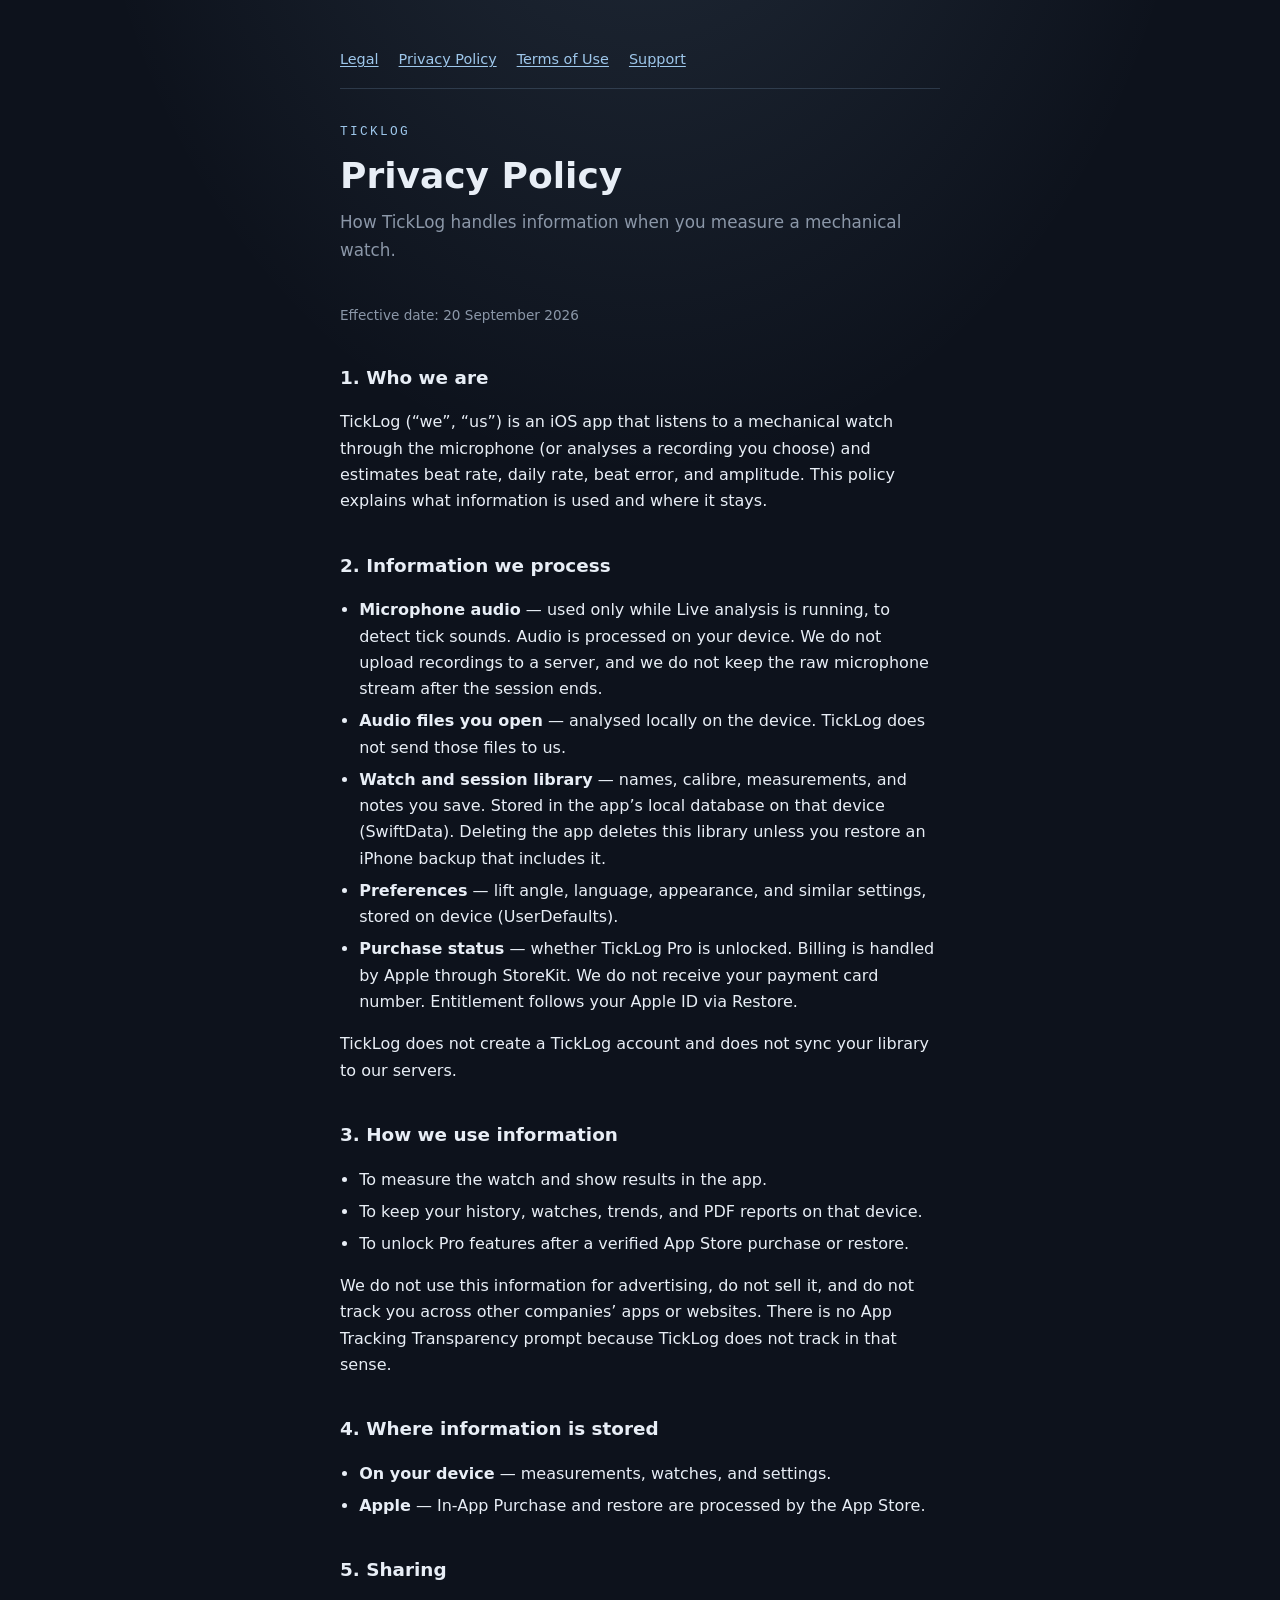
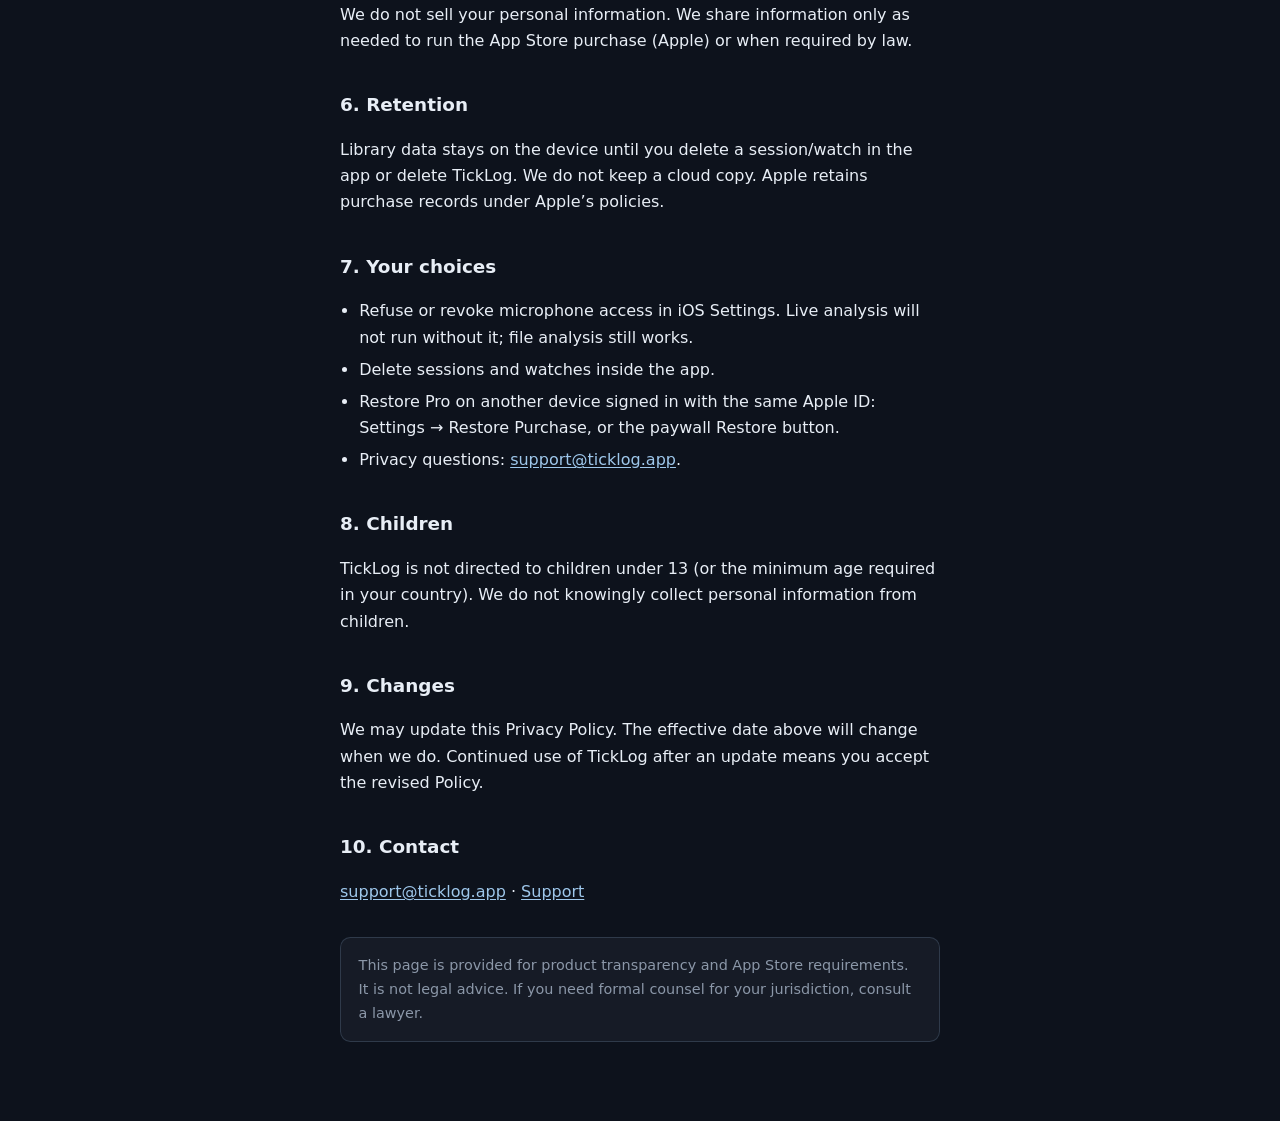
==== privacy.html @ 51244b86 "Add TickLog Privacy Policy, Terms of Use, and Support pages. Static GitHub Pages site matching the n" ====
<!DOCTYPE html>
<html lang="en">
<head>
  <meta charset="utf-8" />
  <meta name="viewport" content="width=device-width, initial-scale=1" />
  <title>Privacy Policy — TickLog</title>
  <link rel="stylesheet" href="styles.css" />
</head>
<body>
  <main class="page">
    <nav class="nav" aria-label="Legal">
      <a href="index.html">Legal</a>
      <a href="privacy.html">Privacy Policy</a>
      <a href="terms.html">Terms of Use</a>
      <a href="support.html">Support</a>
    </nav>

    <p class="brand">TickLog</p>
    <h1>Privacy Policy</h1>
    <p class="lede">How TickLog handles information when you measure a mechanical watch.</p>
    <p class="meta">Effective date: 20 September 2026</p>

    <h2>1. Who we are</h2>
    <p>
      TickLog (“we”, “us”) is an iOS app that listens to a mechanical watch through the
      microphone (or analyses a recording you choose) and estimates beat rate, daily rate,
      beat error, and amplitude. This policy explains what information is used and where it
      stays.
    </p>

    <h2>2. Information we process</h2>
    <ul>
      <li><strong>Microphone audio</strong> — used only while Live analysis is running, to detect tick sounds. Audio is processed on your device. We do not upload recordings to a server, and we do not keep the raw microphone stream after the session ends.</li>
      <li><strong>Audio files you open</strong> — analysed locally on the device. TickLog does not send those files to us.</li>
      <li><strong>Watch and session library</strong> — names, calibre, measurements, and notes you save. Stored in the app’s local database on that device (SwiftData). Deleting the app deletes this library unless you restore an iPhone backup that includes it.</li>
      <li><strong>Preferences</strong> — lift angle, language, appearance, and similar settings, stored on device (UserDefaults).</li>
      <li><strong>Purchase status</strong> — whether TickLog Pro is unlocked. Billing is handled by Apple through StoreKit. We do not receive your payment card number. Entitlement follows your Apple ID via Restore.</li>
    </ul>
    <p>TickLog does not create a TickLog account and does not sync your library to our servers.</p>

    <h2>3. How we use information</h2>
    <ul>
      <li>To measure the watch and show results in the app.</li>
      <li>To keep your history, watches, trends, and PDF reports on that device.</li>
      <li>To unlock Pro features after a verified App Store purchase or restore.</li>
    </ul>
    <p>
      We do not use this information for advertising, do not sell it, and do not track you
      across other companies’ apps or websites. There is no App Tracking Transparency prompt
      because TickLog does not track in that sense.
    </p>

    <h2>4. Where information is stored</h2>
    <ul>
      <li><strong>On your device</strong> — measurements, watches, and settings.</li>
      <li><strong>Apple</strong> — In-App Purchase and restore are processed by the App Store.</li>
    </ul>

    <h2>5. Sharing</h2>
    <p>
      We do not sell your personal information. We share information only as needed to run
      the App Store purchase (Apple) or when required by law.
    </p>

    <h2>6. Retention</h2>
    <p>
      Library data stays on the device until you delete a session/watch in the app or
      delete TickLog. We do not keep a cloud copy. Apple retains purchase records under
      Apple’s policies.
    </p>

    <h2>7. Your choices</h2>
    <ul>
      <li>Refuse or revoke microphone access in iOS Settings. Live analysis will not run without it; file analysis still works.</li>
      <li>Delete sessions and watches inside the app.</li>
      <li>Restore Pro on another device signed in with the same Apple ID: Settings → Restore Purchase, or the paywall Restore button.</li>
      <li>Privacy questions: <a href="mailto:support@ticklog.app">support@ticklog.app</a>.</li>
    </ul>

    <h2>8. Children</h2>
    <p>
      TickLog is not directed to children under 13 (or the minimum age required in your
      country). We do not knowingly collect personal information from children.
    </p>

    <h2>9. Changes</h2>
    <p>
      We may update this Privacy Policy. The effective date above will change when we do.
      Continued use of TickLog after an update means you accept the revised Policy.
    </p>

    <h2>10. Contact</h2>
    <p>
      <a href="mailto:support@ticklog.app">support@ticklog.app</a>
      ·
      <a href="support.html">Support</a>
    </p>

    <p class="note">
      This page is provided for product transparency and App Store requirements. It is not
      legal advice. If you need formal counsel for your jurisdiction, consult a lawyer.
    </p>
  </main>
</body>
</html>
---- styles.css ----
:root {
  --bg: #0d121c;
  --surface: #161b26;
  --text: #e8eef6;
  --muted: #8b97a8;
  --accent: #9ec7eb;
  --line: rgba(158, 199, 235, 0.18);
  --max: 40rem;
}

* { box-sizing: border-box; }

html { color-scheme: dark; }

body {
  margin: 0;
  min-height: 100vh;
  font-family: ui-sans-serif, system-ui, -apple-system, "Segoe UI", sans-serif;
  background:
    radial-gradient(ellipse 80% 50% at 50% -10%, rgba(158, 199, 235, 0.14), transparent 55%),
    var(--bg);
  color: var(--text);
  line-height: 1.65;
}

.page {
  max-width: var(--max);
  margin: 0 auto;
  padding: 3rem 1.25rem 4rem;
}

.brand {
  margin: 0 0 0.75rem;
  font-size: 0.8rem;
  letter-spacing: 0.18em;
  text-transform: uppercase;
  font-family: ui-monospace, SFMono-Regular, Menlo, monospace;
  color: var(--accent);
}

h1 {
  margin: 0 0 0.75rem;
  font-size: clamp(1.75rem, 4vw, 2.25rem);
  font-weight: 650;
  line-height: 1.2;
}

h2 {
  margin: 2.25rem 0 0.75rem;
  font-size: 1.15rem;
  font-weight: 650;
}

.lede {
  margin: 0 0 1.5rem;
  color: var(--muted);
  font-size: 1.05rem;
}

ul { padding-left: 1.2rem; }
li + li { margin-top: 0.35rem; }

a {
  color: var(--accent);
  text-underline-offset: 0.15em;
}

a:hover { color: #c5dff5; }

.nav {
  display: flex;
  flex-wrap: wrap;
  gap: 0.75rem 1.25rem;
  margin: 0 0 2rem;
  padding-bottom: 1rem;
  border-bottom: 1px solid var(--line);
  font-size: 0.9rem;
}

.links {
  list-style: none;
  padding: 0;
  margin: 0 0 2rem;
}

.links li { margin: 0; }

.links a {
  display: block;
  padding: 1rem 1.1rem;
  margin-bottom: 0.65rem;
  background: var(--surface);
  border: 1px solid var(--line);
  border-radius: 0.65rem;
  text-decoration: none;
  font-size: 1.05rem;
}

.links a:hover { border-color: rgba(158, 199, 235, 0.5); }

.meta {
  margin-top: 2.5rem;
  font-size: 0.85rem;
  color: var(--muted);
}

.note {
  margin-top: 2rem;
  padding: 1rem 1.1rem;
  background: var(--surface);
  border: 1px solid var(--line);
  border-radius: 0.65rem;
  font-size: 0.9rem;
  color: var(--muted);
}
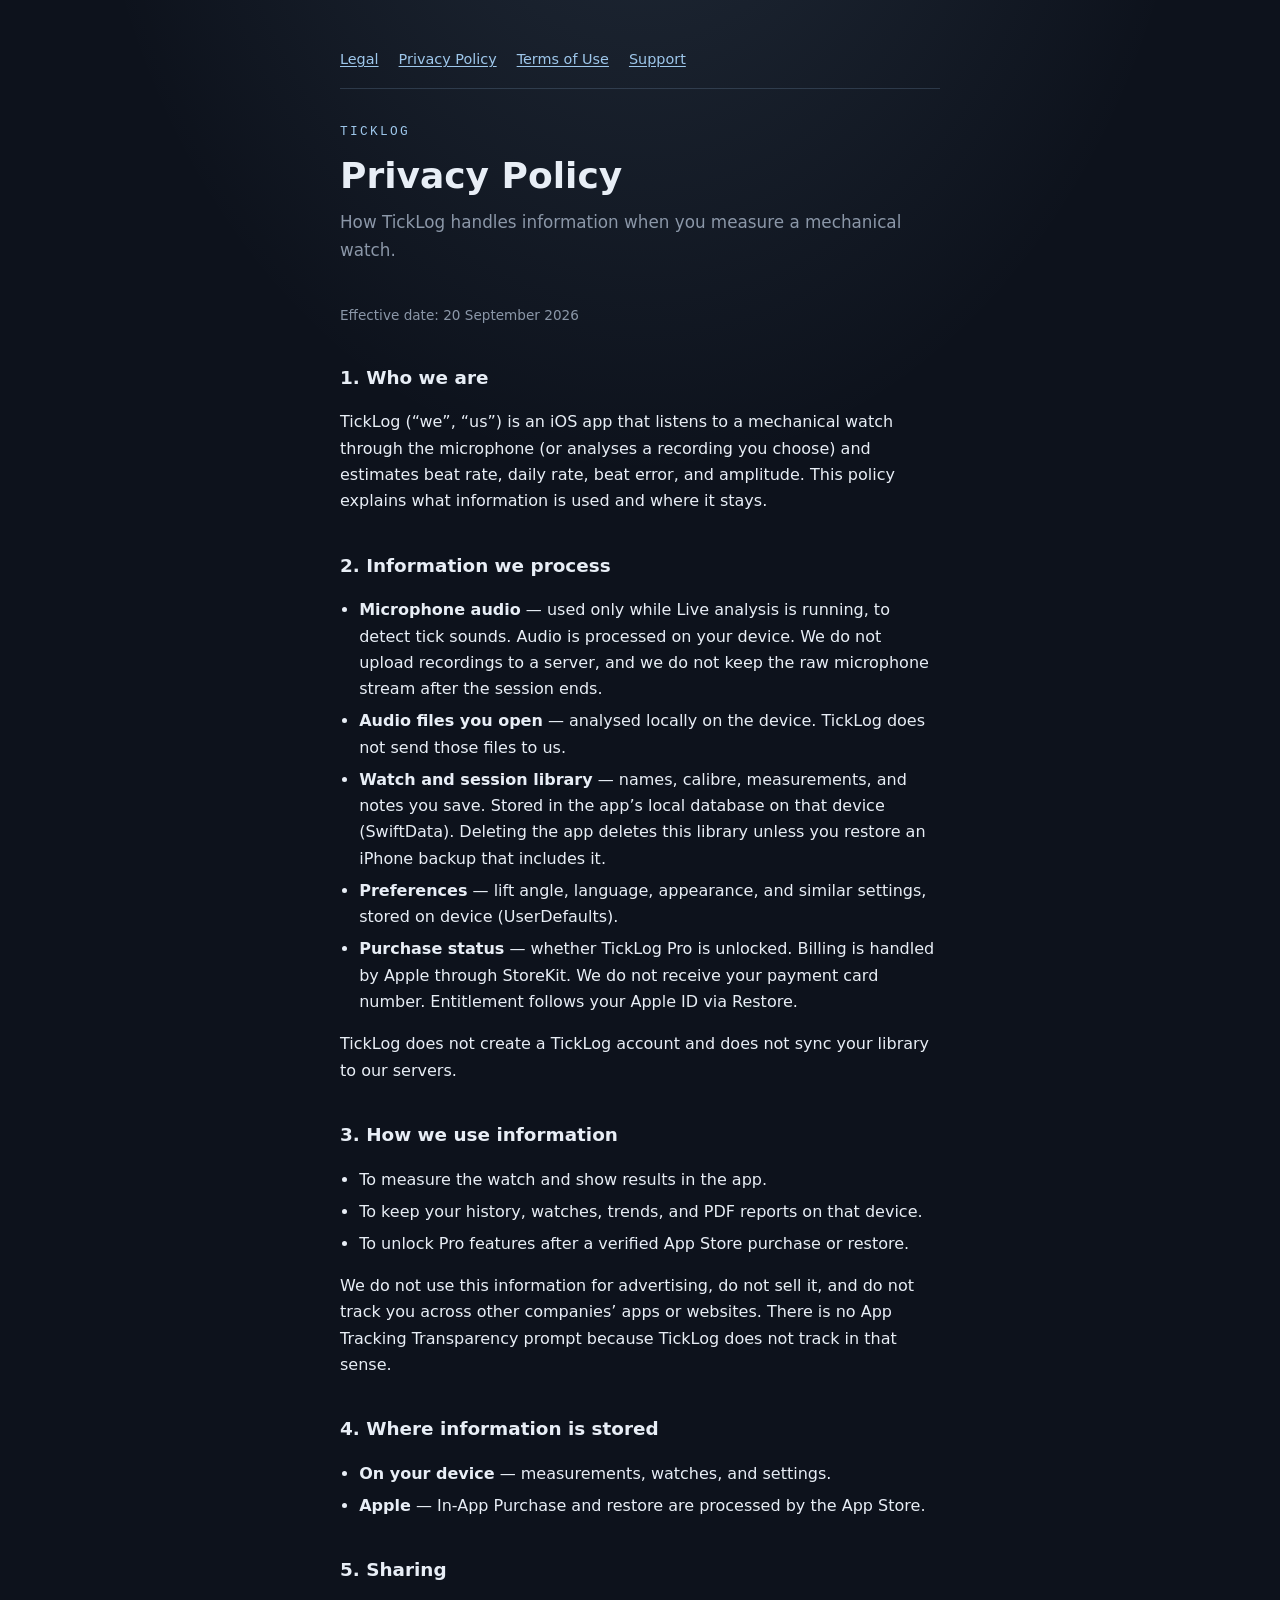
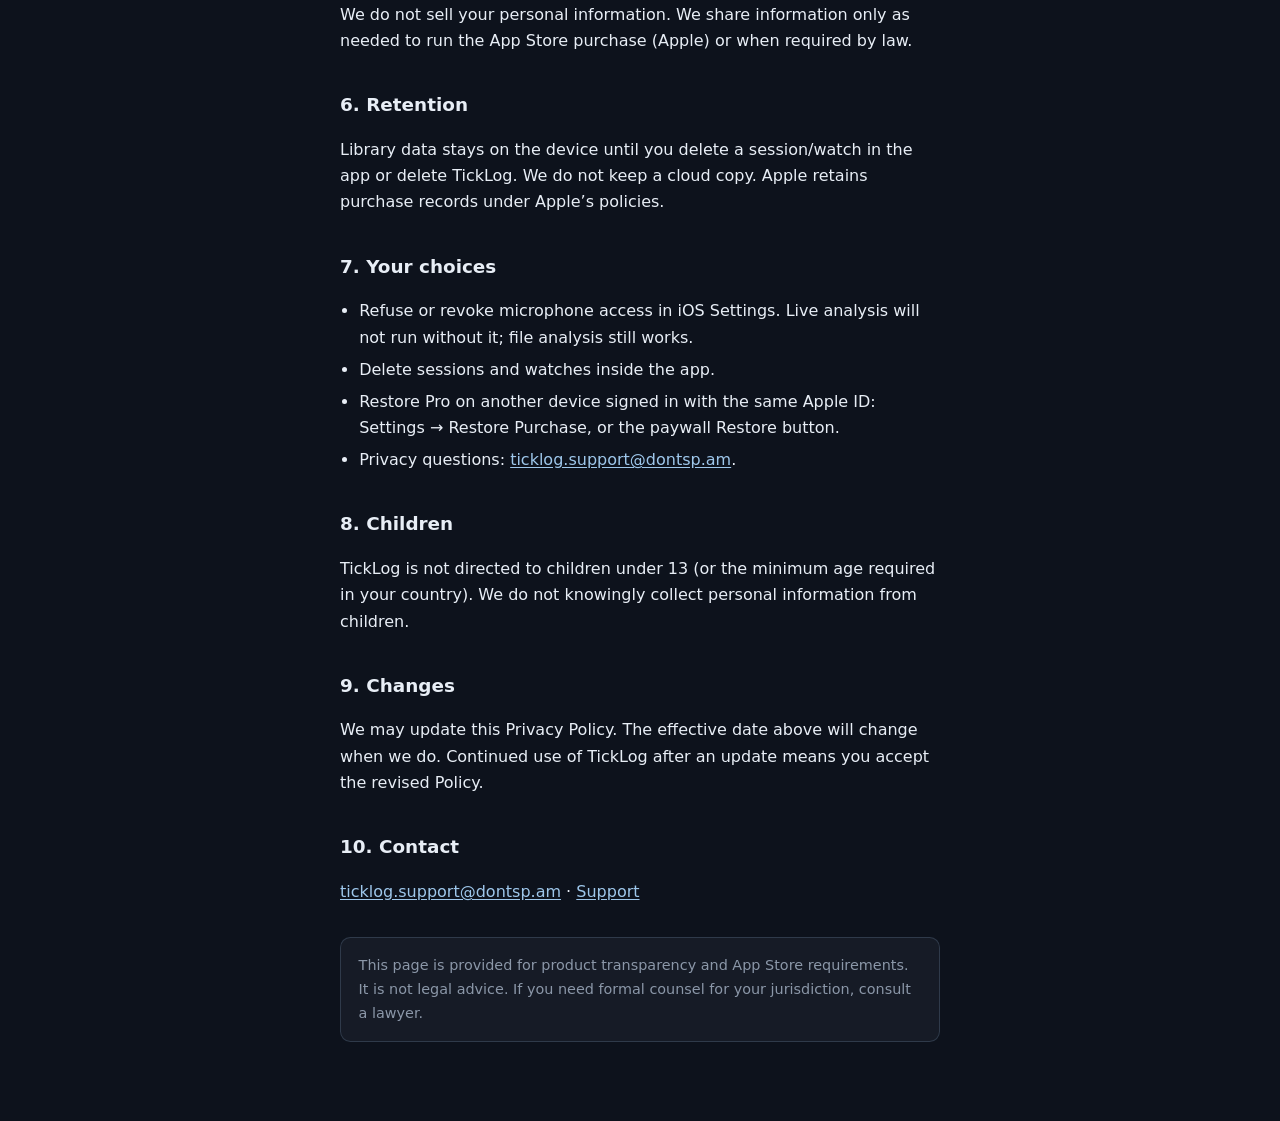
==== commit 31444c56: "Update support email to ticklog.support@dontsp.am" ====
--- a/privacy.html
+++ b/privacy.html
@@ -74,7 +74,7 @@
       <li>Refuse or revoke microphone access in iOS Settings. Live analysis will not run without it; file analysis still works.</li>
       <li>Delete sessions and watches inside the app.</li>
       <li>Restore Pro on another device signed in with the same Apple ID: Settings → Restore Purchase, or the paywall Restore button.</li>
-      <li>Privacy questions: <a href="mailto:support@ticklog.app">support@ticklog.app</a>.</li>
+      <li>Privacy questions: <a href="mailto:ticklog.support@dontsp.am">ticklog.support@dontsp.am</a>.</li>
     </ul>
 
     <h2>8. Children</h2>
@@ -91,7 +91,7 @@
 
     <h2>10. Contact</h2>
     <p>
-      <a href="mailto:support@ticklog.app">support@ticklog.app</a>
+      <a href="mailto:ticklog.support@dontsp.am">ticklog.support@dontsp.am</a>
       ·
       <a href="support.html">Support</a>
     </p>
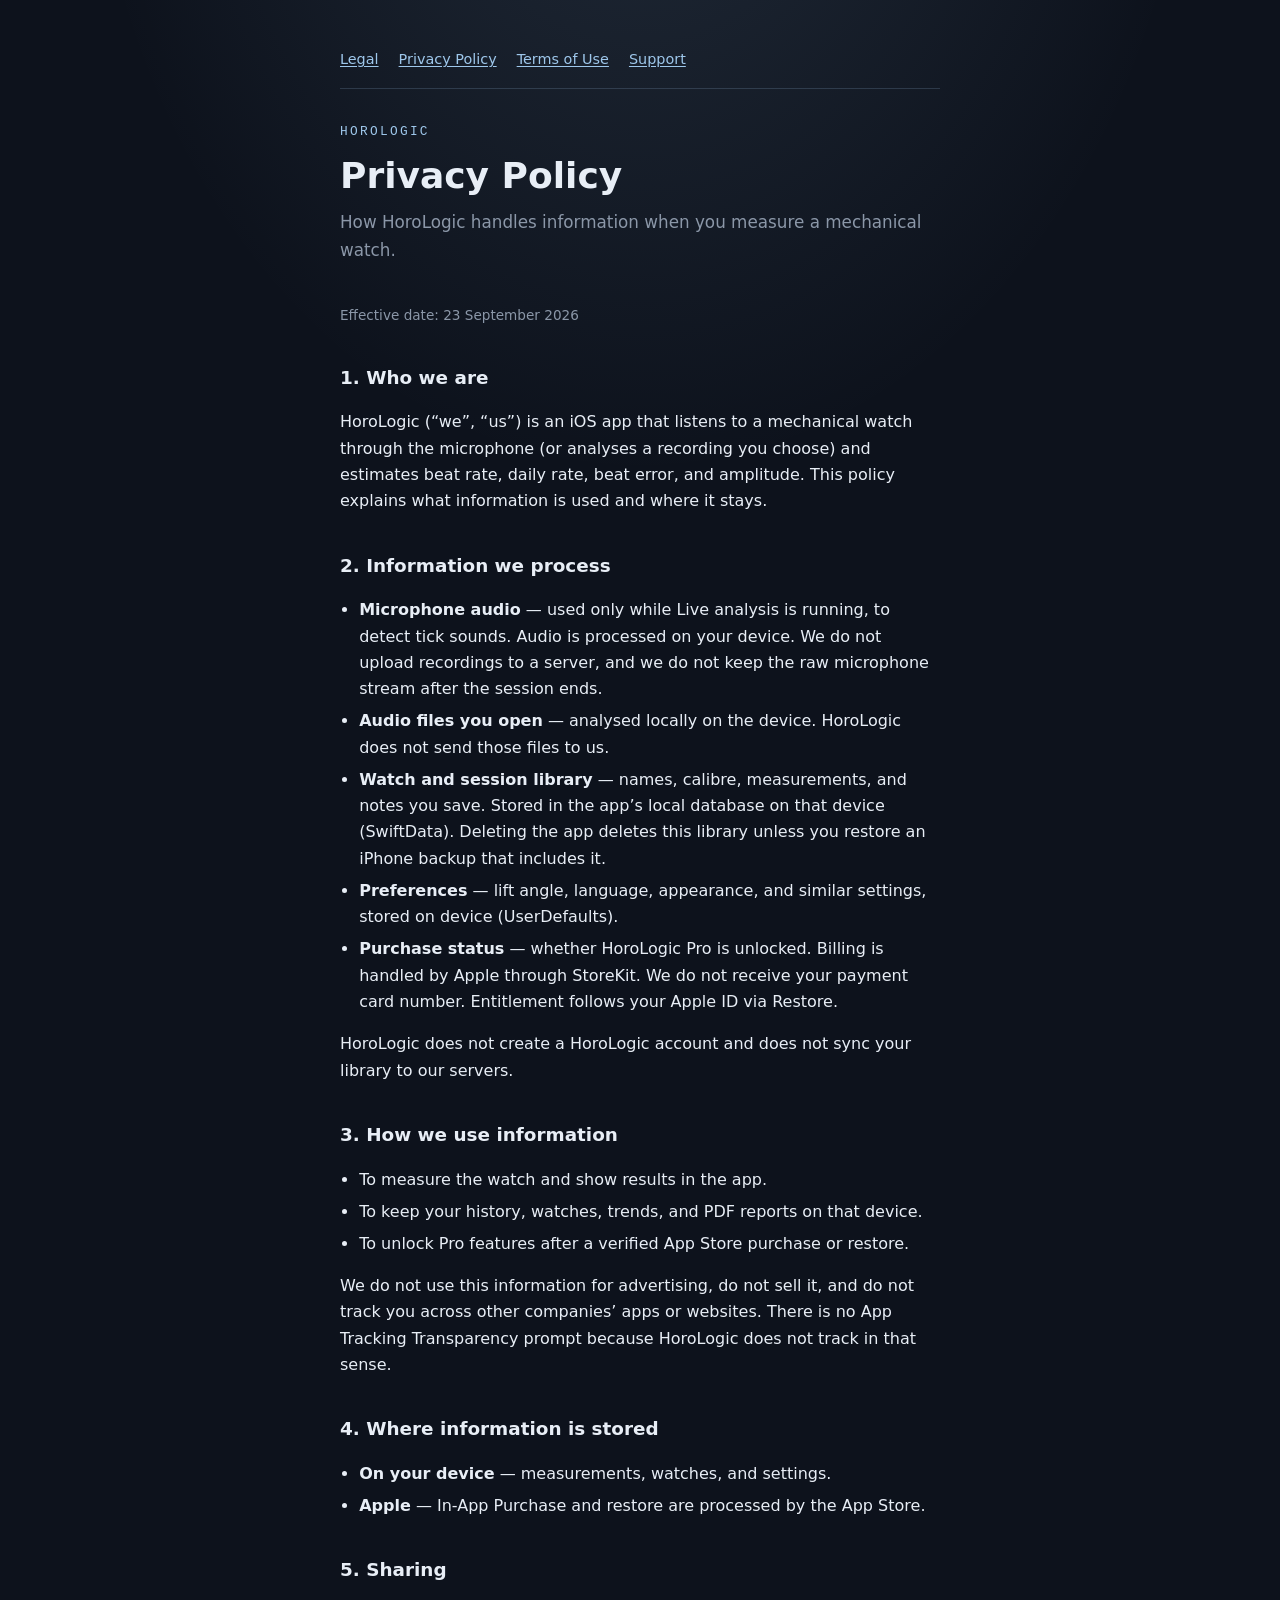
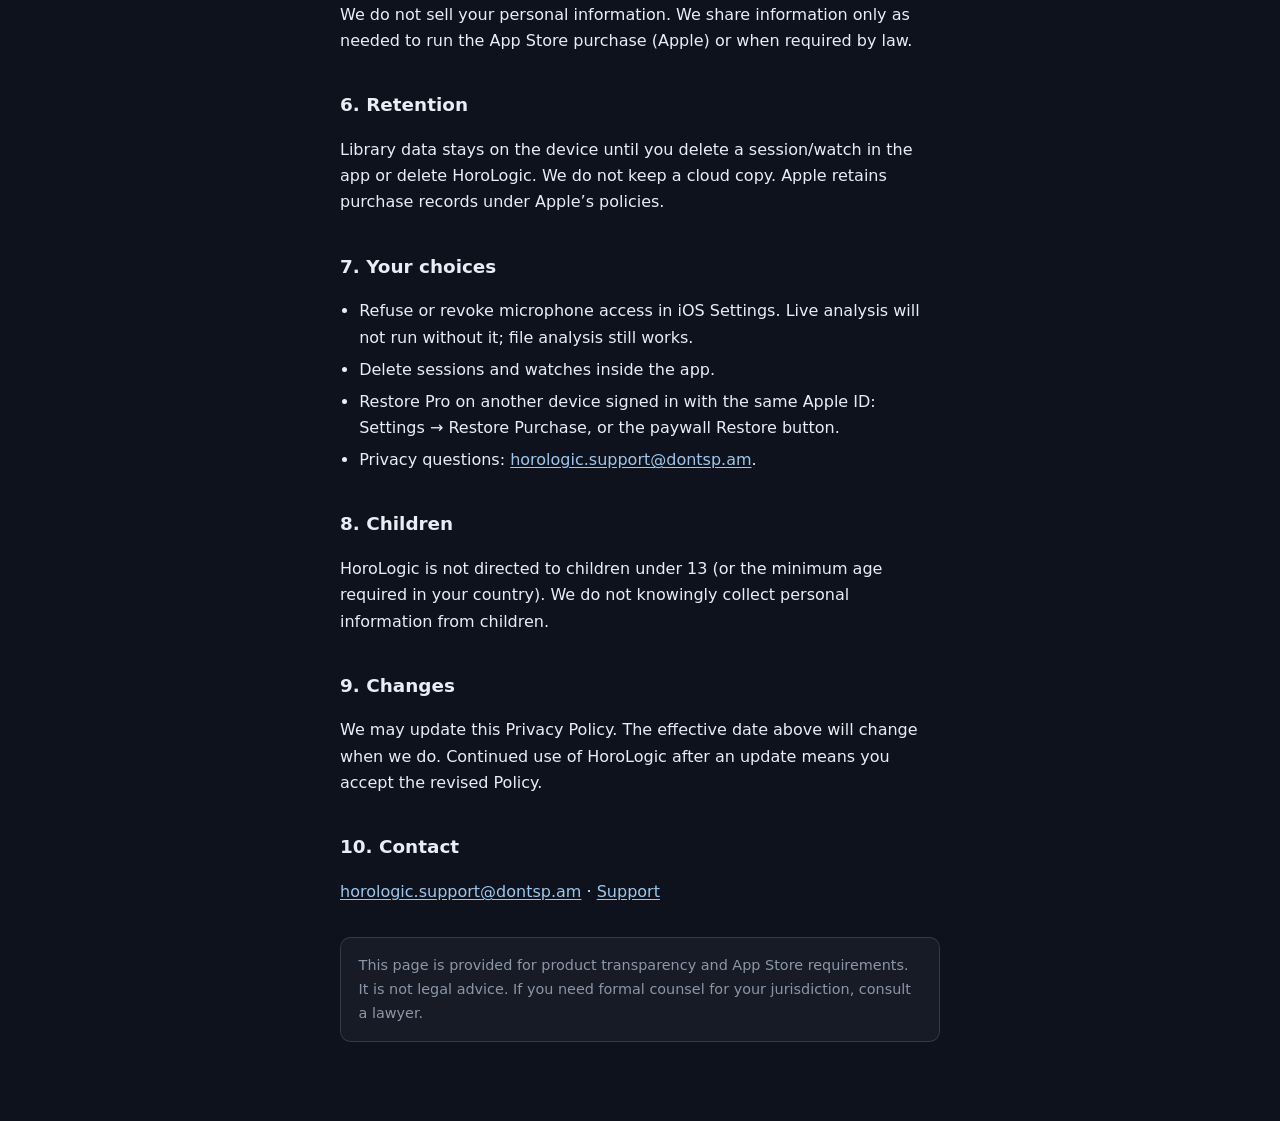
==== commit c9da823c: "Rebrand legal pages to HoroLogic and update the support email. Co-authored-by: Cursor <cursoragent@c" ====
--- a/privacy.html
+++ b/privacy.html
@@ -3,7 +3,7 @@
 <head>
   <meta charset="utf-8" />
   <meta name="viewport" content="width=device-width, initial-scale=1" />
-  <title>Privacy Policy — TickLog</title>
+  <title>Privacy Policy — HoroLogic</title>
   <link rel="stylesheet" href="styles.css" />
 </head>
 <body>
@@ -15,14 +15,14 @@
       <a href="support.html">Support</a>
     </nav>
 
-    <p class="brand">TickLog</p>
+    <p class="brand">HoroLogic</p>
     <h1>Privacy Policy</h1>
-    <p class="lede">How TickLog handles information when you measure a mechanical watch.</p>
-    <p class="meta">Effective date: 20 September 2026</p>
+    <p class="lede">How HoroLogic handles information when you measure a mechanical watch.</p>
+    <p class="meta">Effective date: 23 September 2026</p>
 
     <h2>1. Who we are</h2>
     <p>
-      TickLog (“we”, “us”) is an iOS app that listens to a mechanical watch through the
+      HoroLogic (“we”, “us”) is an iOS app that listens to a mechanical watch through the
       microphone (or analyses a recording you choose) and estimates beat rate, daily rate,
       beat error, and amplitude. This policy explains what information is used and where it
       stays.
@@ -31,12 +31,12 @@
     <h2>2. Information we process</h2>
     <ul>
       <li><strong>Microphone audio</strong> — used only while Live analysis is running, to detect tick sounds. Audio is processed on your device. We do not upload recordings to a server, and we do not keep the raw microphone stream after the session ends.</li>
-      <li><strong>Audio files you open</strong> — analysed locally on the device. TickLog does not send those files to us.</li>
+      <li><strong>Audio files you open</strong> — analysed locally on the device. HoroLogic does not send those files to us.</li>
       <li><strong>Watch and session library</strong> — names, calibre, measurements, and notes you save. Stored in the app’s local database on that device (SwiftData). Deleting the app deletes this library unless you restore an iPhone backup that includes it.</li>
       <li><strong>Preferences</strong> — lift angle, language, appearance, and similar settings, stored on device (UserDefaults).</li>
-      <li><strong>Purchase status</strong> — whether TickLog Pro is unlocked. Billing is handled by Apple through StoreKit. We do not receive your payment card number. Entitlement follows your Apple ID via Restore.</li>
+      <li><strong>Purchase status</strong> — whether HoroLogic Pro is unlocked. Billing is handled by Apple through StoreKit. We do not receive your payment card number. Entitlement follows your Apple ID via Restore.</li>
     </ul>
-    <p>TickLog does not create a TickLog account and does not sync your library to our servers.</p>
+    <p>HoroLogic does not create a HoroLogic account and does not sync your library to our servers.</p>
 
     <h2>3. How we use information</h2>
     <ul>
@@ -47,7 +47,7 @@
     <p>
       We do not use this information for advertising, do not sell it, and do not track you
       across other companies’ apps or websites. There is no App Tracking Transparency prompt
-      because TickLog does not track in that sense.
+      because HoroLogic does not track in that sense.
     </p>
 
     <h2>4. Where information is stored</h2>
@@ -65,7 +65,7 @@
     <h2>6. Retention</h2>
     <p>
       Library data stays on the device until you delete a session/watch in the app or
-      delete TickLog. We do not keep a cloud copy. Apple retains purchase records under
+      delete HoroLogic. We do not keep a cloud copy. Apple retains purchase records under
       Apple’s policies.
     </p>
 
@@ -74,24 +74,24 @@
       <li>Refuse or revoke microphone access in iOS Settings. Live analysis will not run without it; file analysis still works.</li>
       <li>Delete sessions and watches inside the app.</li>
       <li>Restore Pro on another device signed in with the same Apple ID: Settings → Restore Purchase, or the paywall Restore button.</li>
-      <li>Privacy questions: <a href="mailto:ticklog.support@dontsp.am">ticklog.support@dontsp.am</a>.</li>
+      <li>Privacy questions: <a href="mailto:horologic.support@dontsp.am">horologic.support@dontsp.am</a>.</li>
     </ul>
 
     <h2>8. Children</h2>
     <p>
-      TickLog is not directed to children under 13 (or the minimum age required in your
+      HoroLogic is not directed to children under 13 (or the minimum age required in your
       country). We do not knowingly collect personal information from children.
     </p>
 
     <h2>9. Changes</h2>
     <p>
       We may update this Privacy Policy. The effective date above will change when we do.
-      Continued use of TickLog after an update means you accept the revised Policy.
+      Continued use of HoroLogic after an update means you accept the revised Policy.
     </p>
 
     <h2>10. Contact</h2>
     <p>
-      <a href="mailto:ticklog.support@dontsp.am">ticklog.support@dontsp.am</a>
+      <a href="mailto:horologic.support@dontsp.am">horologic.support@dontsp.am</a>
       ·
       <a href="support.html">Support</a>
     </p>
